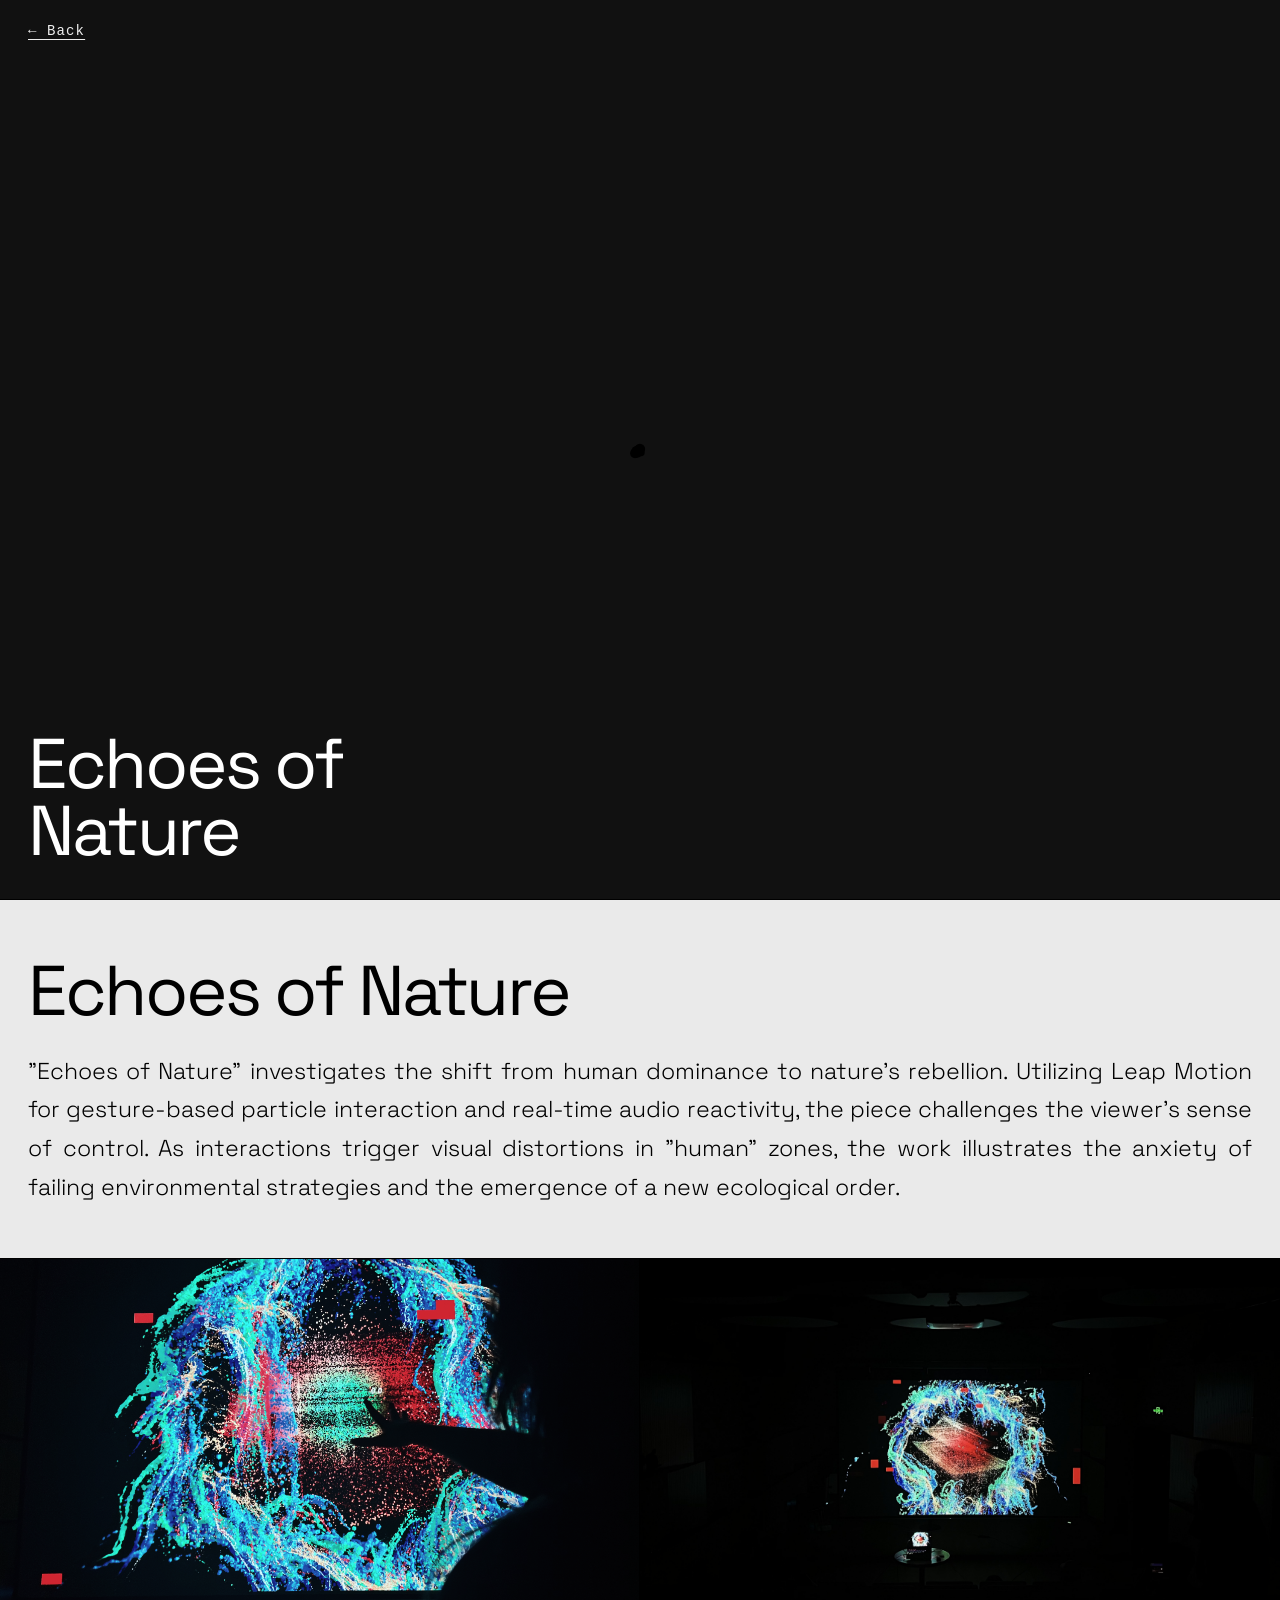
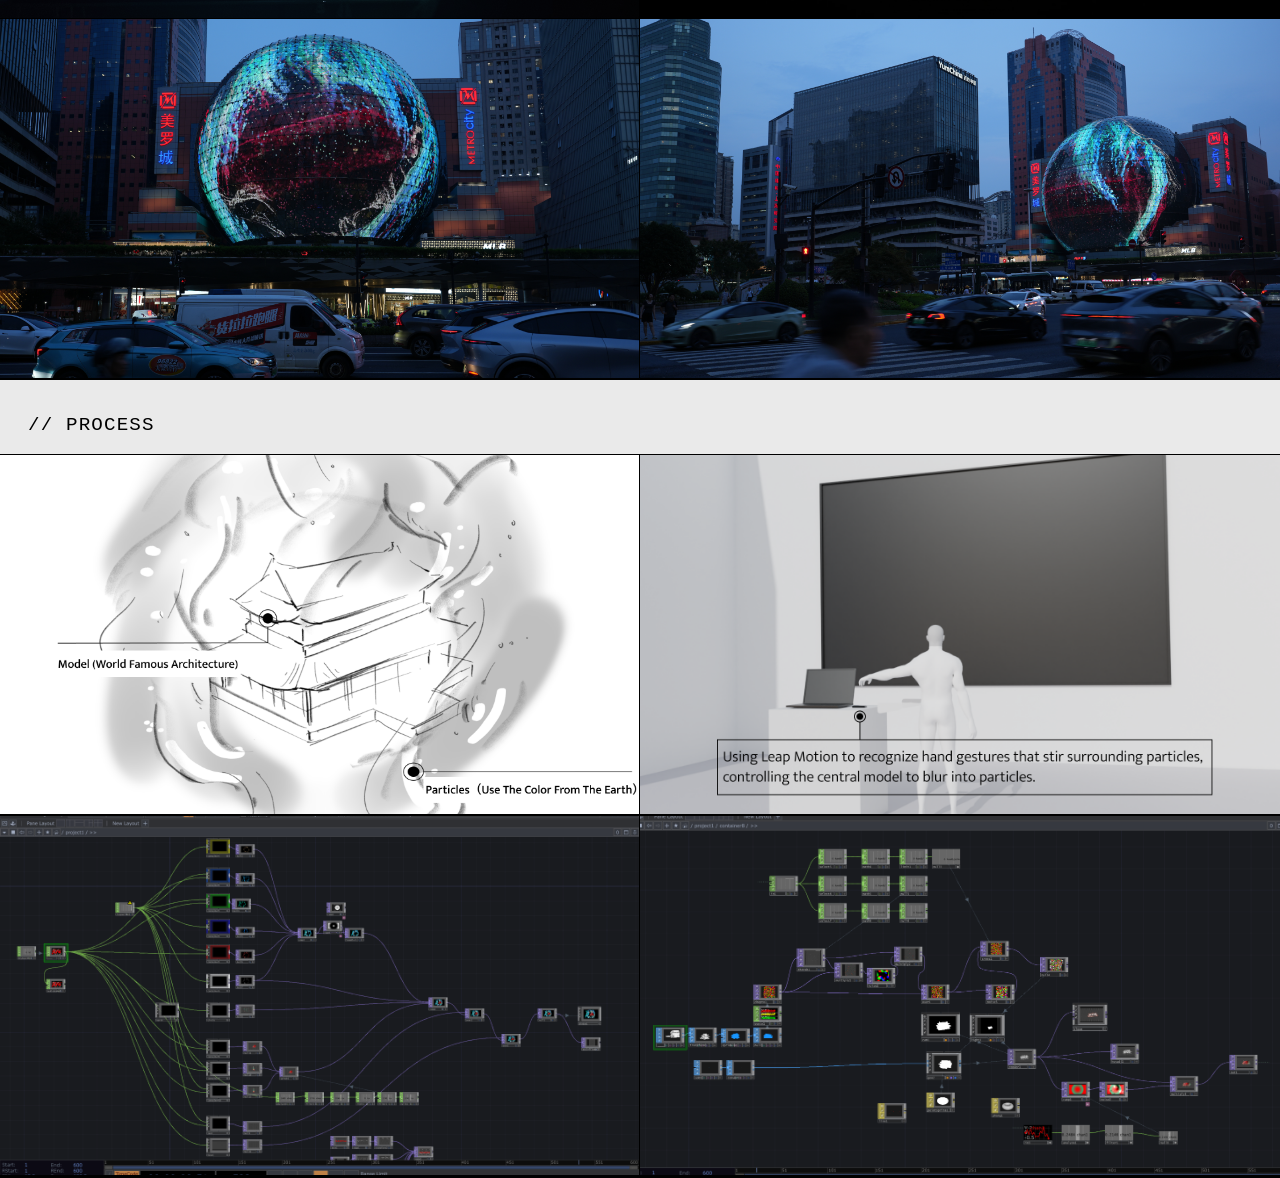
==== echoes-of-nature.html @ 70ae4ef9 "Add files via upload" ====
﻿<!DOCTYPE html>
<html lang="en">
<head>
  <meta charset="UTF-8">
  <meta name="viewport" content="width=device-width, initial-scale=1.0">
  <meta name="referrer" content="strict-origin-when-cross-origin">
  <title>Echoes of Nature - Ziyi Yuan</title>
  <link rel="stylesheet" href="style.css">
</head>
<body>
  <main class="page-layer">
    <a class="detail-back" href="installation-works.html">← Back</a>

    <section class="detail-video">
      <iframe
        src="https://www.youtube.com/embed/vAEdD9HzrGg?autoplay=1&mute=1&loop=1&controls=0&playlist=vAEdD9HzrGg"
        title="Echoes of Nature video"
        allow="autoplay; encrypted-media; picture-in-picture"
        referrerpolicy="strict-origin-when-cross-origin"
        allowfullscreen
      ></iframe>
      <h1 class="detail-video-title">Echoes of<br>Nature</h1>
    </section>

    <section class="detail-desc">
      <h2 class="detail-desc-title">Echoes of Nature</h2>
      <p class="detail-desc-text">
        "Echoes of Nature" investigates the shift from human dominance to nature’s rebellion. Utilizing Leap Motion for gesture-based particle interaction and real-time audio reactivity, the piece challenges the viewer's sense of control. As interactions trigger visual distortions in "human" zones, the work illustrates the anxiety of failing environmental strategies and the emergence of a new ecological order.
      </p>

      <div class="screenshots-grid">
        <img src="assets/images/echoes_of_nature/content_01.png" alt="Echoes of Nature screenshot 1">
        <img src="assets/images/echoes_of_nature/content_02.JPG" alt="Echoes of Nature screenshot 2">
        <img src="assets/images/echoes_of_nature/content_03.png" alt="Echoes of Nature screenshot 3">
        <img src="assets/images/echoes_of_nature/content_04.png" alt="Echoes of Nature screenshot 4">
      </div>
    </section>

    <section class="process-section">
      <p class="process-section-header">// PROCESS</p>

      <div class="process-grid">
        <div class="process-item">
          <img class="process-media" src="assets/images/echoes_of_nature/process_01.png" alt="Echoes of Nature process 1">
        </div>

        <div class="process-item">
          <img class="process-media" src="assets/images/echoes_of_nature/process_02.png" alt="Echoes of Nature process 2">
        </div>

        <div class="process-item">
          <img class="process-media" src="assets/images/echoes_of_nature/process_03.png" alt="Echoes of Nature process 3">
        </div>

        <div class="process-item">
          <img class="process-media" src="assets/images/echoes_of_nature/process_04.png" alt="Echoes of Nature process 4">
        </div>
      </div>
    </section>
  </main>

  <script src="glitch-bg.js"></script>
</body>
</html>
---- style.css ----
﻿@import url('https://fonts.googleapis.com/css2?family=Space+Grotesk:wght@300;400;500&display=swap');

:root {
  --bg: #eaeaea;
  --panel: #d9d9d9;
  --text: #000;
  --accent: #ff0000;
  --border: 1px solid #000;
  --font-main: 'Space Grotesk', sans-serif;
  --font-mono: 'Courier New', monospace;
}

*,
*::before,
*::after {
  box-sizing: border-box;
}

html,
body {
  margin: 0;
  padding: 0;
}

html {
  background: var(--bg);
}

body {
  position: relative;
  min-height: 100vh;
  background: var(--bg);
  color: var(--text);
  font-family: var(--font-main);
  overflow-x: hidden;
  cursor: none !important;
}

a,
button,
img,
iframe,
canvas,
div,
span,
p,
h1,
h2,
h3 {
  cursor: none !important;
}

img {
  display: block;
  width: 100%;
  height: 100%;
  object-fit: cover;
}

a {
  color: inherit;
  text-decoration: none;
}

#glitch-bg {
  z-index: 0 !important;
}

.page-layer {
  position: relative;
  z-index: 2;
}

.landing-body {
  height: 100vh;
  height: 100dvh;
  overflow: hidden;
}

.landing-page {
  height: 100vh;
  height: 100dvh;
}

.portal-grid {
  position: relative;
  display: grid;
  width: 100%;
  height: 100%;
  min-height: 760px;
  grid-template-columns: 37.5fr 12.5fr 37.5fr 6.25fr 6.25fr;
  grid-template-rows: 1fr 1fr;
  background: transparent;
}

.portal-cell {
  position: relative;
  overflow: hidden;
  border-right: var(--border);
  border-bottom: var(--border);
  background: transparent;
}

.portal-index-cell {
  grid-column: 1 / 3;
  grid-row: 1;
}

.portal-installation-image {
  grid-column: 3;
  grid-row: 1;
}

.portal-other-rail {
  grid-column: 4;
  grid-row: 1;
}

.portal-other-image {
  grid-column: 5;
  grid-row: 1;
}

.portal-name-cell {
  grid-column: 1;
  grid-row: 2;
  border-left: var(--border);
}

.portal-about-image {
  grid-column: 2;
  grid-row: 2;
}

.portal-installation-copy {
  grid-column: 3;
  grid-row: 2;
}

.portal-bottom-rail {
  grid-column: 4;
  grid-row: 2;
}

.portal-installation-image img,
.portal-about-image img,
.portal-other-image img {
  object-position: center center;
}

.portal-number {
  position: absolute;
  top: 14px;
  left: 14px;
  z-index: 4;
  font-size: clamp(54px, 6vw, 96px);
  line-height: 1;
  font-weight: 400;
  letter-spacing: -0.05em;
}

.portal-name-wrap {
  position: absolute;
  left: 1.5%;
  top: 37.8%;
  z-index: 5;
  width: 48%;
}

.portal-name {
  margin: 0;
  font-size: clamp(96px, 10.2vw, 188px);
  line-height: 0.84;
  font-weight: 400;
  letter-spacing: -0.075em;
}

.portal-name-note {
  position: absolute;
  right: 0.8%;
  top: 12%;
  margin: 0;
  font-size: clamp(20px, 1.8vw, 32px);
  line-height: 1;
  font-weight: 300;
}

.portal-subtitle {
  position: absolute;
  left: 1.6%;
  bottom: 2.3%;
  z-index: 4;
  margin: 0;
  font-size: clamp(48px, 5.4vw, 108px);
  line-height: 0.9;
  font-weight: 400;
  letter-spacing: -0.055em;
}

.portal-installation-copy {
  display: flex;
  flex-direction: column;
  justify-content: space-between;
  padding: 18px 22px 16px 22px;
}

.portal-inline-link {
  align-self: flex-end;
  display: inline-block;
  width: fit-content;
  margin-top: 2px;
  border-bottom: 1px solid #000;
  font-size: clamp(28px, 2.8vw, 50px);
  line-height: 1;
  font-weight: 400;
}

.portal-skills {
  display: grid;
  justify-items: stretch;
  gap: 6px;
  width: min(100%, 26vw);
  align-self: flex-end;
  text-align: right;
  padding-left: 0;
}

.portal-skill-main {
  width: 100%;
  font-size: clamp(24px, 2.35vw, 40px);
  line-height: 1.04;
  font-weight: 400;
  text-align: right;
}

.portal-skill-pair {
  display: flex;
  flex-direction: column;
  align-items: flex-start;
  align-self: end;
  width: max-content;
  max-width: 100%;
}

.portal-skill-pair .portal-skill-main {
  width: auto;
  text-align: left;
}

.portal-skill-note {
  margin-left: 0;
  text-align: left;
  font-size: clamp(17px, 1.5vw, 24px) !important;
  line-height: 1.08 !important;
}

.portal-vertical-link {
  display: inline-block;
  writing-mode: vertical-rl;
  text-orientation: mixed;
  white-space: nowrap;
  font-size: clamp(28px, 2.8vw, 50px);
  line-height: 1;
  font-weight: 400;
  text-decoration: underline;
  text-decoration-thickness: 1px;
  text-underline-offset: 6px;
}

.portal-other-rail {
  display: flex;
  align-items: flex-start;
  justify-content: flex-end;
  padding-top: 10px;
  padding-right: 2px;
}

.portal-about-divider {
  position: absolute;
  left: calc(50% + 10px);
  top: 50.1%;
  width: 48px;
  height: 230px;
  display: flex;
  align-items: flex-start;
  justify-content: center;
  z-index: 5;
}

.simple-page,
.works-page {
  min-height: 100vh;
  min-height: 100dvh;
}

.section-label {
  position: absolute;
  right: 9.5%;
  bottom: 22px;
  font-size: clamp(20px, 1.8vw, 25px);
  line-height: 1;
  font-weight: 300;
}

.about-page {
  position: relative;
  min-height: 100vh;
  min-height: 100dvh;
}

.about-page-copy {
  width: min(63.82vw, 919px);
  margin: 0 auto;
  padding-top: 34vh;
  font-size: clamp(16px, 1.32vw, 19px);
  line-height: 1.24;
  font-weight: 300;
  letter-spacing: -0.01em;
}

.about-page-copy p {
  margin: 0 0 1.35em;
}

.about-page .section-label {
  right: min(11.6vw, 167px);
  bottom: 28px;
}

.works-board-section {
  position: relative;
  padding: 32px 48px 56px;
}

.works-board {
  display: grid;
  grid-template-columns: 1fr 1.16fr 2.38fr;
  grid-template-rows: 102px 1fr 1.42fr;
  min-height: 800px;
  border: var(--border);
  background: transparent;
}

.works-board-header,
.works-board-title,
.works-board-header-fill,
.board-card {
  position: relative;
  overflow: hidden;
  border-right: var(--border);
  border-bottom: var(--border);
}

.works-board-header {
  grid-column: 1;
  grid-row: 1;
}

.works-board-title {
  grid-column: 2;
  grid-row: 1;
  display: flex;
  align-items: flex-end;
  padding: 0 14px 8px;
  font-size: clamp(24px, 2vw, 34px);
  line-height: 1;
  font-weight: 300;
}

.works-board-header-fill {
  grid-column: 3;
  grid-row: 1;
  border-right: none;
}

.board-card-large {
  grid-column: 1 / 3;
  grid-row: 2;
}

.board-card:nth-of-type(2) {
  grid-column: 3;
  grid-row: 2;
  border-right: none;
}

.board-card:nth-of-type(3) {
  grid-column: 1;
  grid-row: 3;
}

.board-card-wide {
  grid-column: 2 / 4;
  grid-row: 3;
  border-right: none;
}

.board-card img {
  transition: transform 0.35s ease;
}

.board-card:hover img,
.portal-installation-image:hover img,
.portal-about-image:hover img,
.portal-other-image:hover img {
  transform: scale(1.025);
}

.board-card-label {
  position: absolute;
  left: 14px;
  right: 14px;
  bottom: 12px;
  font-size: clamp(18px, 1.8vw, 26px);
  line-height: 1.15;
  font-weight: 300;
  z-index: 2;
}

.board-card::after {
  content: "";
  position: absolute;
  inset: auto 0 0;
  height: 104px;
  background: linear-gradient(to top, rgba(234, 234, 234, 0.92), rgba(234, 234, 234, 0));
  z-index: 1;
}

.board-card-image::after {
  content: "";
  position: absolute;
  inset: auto 0 0;
  height: 104px;
  background: linear-gradient(to top, rgba(234, 234, 234, 0.92), rgba(234, 234, 234, 0));
  z-index: 1;
}

.board-card-title-tile {
  display: flex;
  align-items: flex-end;
  justify-content: flex-start;
  min-height: 220px;
  background: transparent;
}

.board-card-title-tile::after {
  display: none;
}

.board-card-title-label {
  padding: 14px 16px;
  font-size: clamp(20px, 1.8vw, 28px);
  line-height: 1.1;
  font-weight: 300;
}

a.board-card-title-tile .board-card-title-label {
  text-decoration: underline;
  text-decoration-thickness: 1px;
  text-underline-offset: 4px;
}

.works-board-installation {
  grid-template-columns: 1.3fr 1.3fr 1fr;
  grid-template-rows: 102px repeat(4, minmax(200px, 1fr));
}

.works-board-installation .board-card-installation-wide {
  grid-column: 1 / 3;
}

.works-board-installation .board-card-installation-feature {
  grid-column: 1 / 3;
  grid-row: 3;
}

.works-board-installation .board-card-installation-feature-title {
  grid-column: 3;
  grid-row: 3;
  border-right: none;
}

.works-board-installation .board-card:nth-child(5) {
  grid-column: 3;
  grid-row: 2;
  border-right: none;
}

.works-board-installation .board-card:nth-child(8) {
  grid-column: 1;
  grid-row: 4;
}

.works-board-installation .board-card:nth-child(9) {
  grid-column: 2 / 4;
  grid-row: 4;
  border-right: none;
}

.works-board-installation .board-card:nth-child(10) {
  grid-column: 1 / 3;
  grid-row: 5;
}

.works-board-installation .board-card:nth-child(11) {
  grid-column: 3;
  grid-row: 5;
  border-right: none;
}

.works-board-other {
  grid-template-columns: 1.3fr 1.3fr 1fr;
  grid-template-rows: 102px repeat(4, minmax(200px, 1fr));
}

.works-board-other .board-card-other-wide {
  grid-column: 1 / 3;
}

.works-board-other .board-card:nth-child(5) {
  grid-column: 3;
  grid-row: 2;
  border-right: none;
}

.works-board-other .board-card:nth-child(6) {
  grid-column: 1 / 3;
  grid-row: 3;
}

.works-board-other .board-card:nth-child(7) {
  grid-column: 3;
  grid-row: 3;
  border-right: none;
}

.works-board-other .board-card:nth-child(8) {
  grid-column: 1 / 3;
  grid-row: 4;
}

.works-board-other .board-card:nth-child(9) {
  grid-column: 3;
  grid-row: 4;
  border-right: none;
}

.works-board-other .board-card:nth-child(10) {
  grid-column: 1 / 3;
  grid-row: 5;
}

.works-board-other .board-card:nth-child(11) {
  grid-column: 3;
  grid-row: 5;
  border-right: none;
}

.detail-back {
  position: fixed;
  top: 18px;
  left: 18px;
  z-index: 10;
  padding: 6px 10px;
  color: #fff;
  mix-blend-mode: difference;
  font-size: 14px;
  line-height: 1;
  font-weight: 400;
  letter-spacing: 0.08em;
  font-family: var(--font-mono);
  text-decoration: underline;
  text-underline-offset: 4px;
}

.detail-back-dark {
  color: #000;
  mix-blend-mode: normal;
}

.detail-video {
  position: relative;
  width: 100%;
  height: 100vh;
  height: 100dvh;
  overflow: hidden;
  background: #111;
  border-bottom: var(--border);
}

.detail-video iframe,
.detail-video-placeholder {
  position: absolute;
  inset: 0;
  width: 100%;
  height: 100%;
}

.detail-video iframe {
  border: 0;
  pointer-events: none;
}

.detail-video-placeholder {
  display: flex;
  align-items: center;
  justify-content: center;
  background: #111;
  color: #5f5f5f;
  font-family: var(--font-mono);
  font-size: 14px;
  letter-spacing: 0.08em;
}

.detail-video-title {
  position: absolute;
  left: 28px;
  right: 28px;
  bottom: 34px;
  margin: 0;
  color: #fff;
  font-size: clamp(46px, 5.5vw, 80px);
  line-height: 0.95;
  font-weight: 400;
  letter-spacing: -0.04em;
  z-index: 2;
}

.detail-desc {
  border-bottom: var(--border);
  padding: 58px 0 0;
}

.detail-desc-title {
  margin: 0 0 26px;
  padding: 0 28px;
  width: 100%;
  font-size: clamp(46px, 5.5vw, 80px);
  line-height: 0.96;
  font-weight: 400;
  letter-spacing: -0.04em;
}

.detail-desc-text {
  width: 100%;
  margin: 0;
  padding: 0 28px 52px;
  border-bottom: var(--border);
  font-size: clamp(18px, 1.8vw, 25px);
  line-height: 1.68;
  font-weight: 300;
  text-align: justify;
}

.nexus-detail-desc {
  border-bottom: none;
}

.nexus-detail-desc .detail-desc-text {
  border-bottom: none;
}

.nexus-process-copy {
  border-bottom: none;
  padding-top: 40px;
}

.nexus-process-copy .detail-desc-text {
  border-bottom: none;
}

.nexus-process-section {
  border-top: none;
}

.nexus-process-section .process-section-header {
  border-top: none;
}

.nexus-process-grid {
  grid-template-columns: repeat(3, minmax(0, 1fr));
}

.nexus-process-grid .process-item:nth-child(2n) {
  border-right: var(--border);
}

.nexus-process-grid .process-item:nth-child(3n) {
  border-right: none;
}

.identity-process-grid {
  grid-template-columns: repeat(2, minmax(0, 1fr));
}

.identity-process-grid .identity-process-image .process-media {
  aspect-ratio: auto;
  height: auto;
  object-fit: contain;
  border-bottom: none;
}

.identity-process-grid .identity-process-copy {
  border-right: none;
}

.identity-process-grid .identity-process-copy .process-caption {
  height: 100%;
  border-bottom: none;
}

.screenshots-grid {
  display: grid;
  grid-template-columns: repeat(2, minmax(0, 1fr));
}

.screenshots-grid.three-up {
  grid-template-columns: repeat(3, minmax(0, 1fr));
}

.screenshots-grid > * {
  border-right: var(--border);
  border-bottom: var(--border);
}

.screenshots-grid > *:nth-child(2n) {
  border-right: none;
}

.screenshots-grid.three-up > *:nth-child(2n) {
  border-right: var(--border);
}

.screenshots-grid.three-up > *:nth-child(3n) {
  border-right: none;
}

.screenshots-grid img,
.process-media,
.process-placeholder {
  width: 100%;
  aspect-ratio: 16 / 9;
  object-fit: cover;
}

.content-card {
  margin: 0;
  display: flex;
  flex-direction: column;
  background: var(--bg);
}

.content-card img {
  border-bottom: var(--border);
}

.content-card-copy {
  padding: 20px 28px 24px;
  font-size: clamp(15px, 1.4vw, 20px);
  line-height: 1.58;
  font-weight: 300;
}

.process-section {
  border-bottom: var(--border);
}

.process-section-header {
  margin: 0;
  padding: 36px 28px 18px;
  border-bottom: var(--border);
  font-family: var(--font-mono);
  font-size: clamp(16px, 1.5vw, 22px);
  line-height: 1;
  font-weight: 400;
  letter-spacing: 0.06em;
}

.process-grid {
  display: grid;
  grid-template-columns: repeat(2, minmax(0, 1fr));
}

.process-item {
  display: flex;
  flex-direction: column;
  border-right: var(--border);
  border-bottom: var(--border);
}

.process-item:nth-child(2n) {
  border-right: none;
}

.process-media,
.process-placeholder {
  border-bottom: var(--border);
}

.process-placeholder {
  display: flex;
  align-items: center;
  justify-content: center;
  background: #d4d4d4;
  color: #555;
  font-family: var(--font-mono);
  font-size: 13px;
  letter-spacing: 0.06em;
}

.process-caption {
  padding: 24px 28px;
  background: var(--bg);
  font-size: clamp(15px, 1.4vw, 20px);
  line-height: 1.58;
  font-weight: 300;
  flex: 1;
}

.physical-exam-process .process-section-header {
  padding: 36px 0 18px;
}

.physical-exam-process .process-caption {
  padding: 24px 32px;
}

.portal-inline-link:hover,
.portal-vertical-link:hover,
.detail-back:hover {
  color: var(--accent);
}

a.board-card-title-tile:hover,
a.board-card-title-tile:hover .board-card-title-label {
  color: var(--accent);
}

@media (max-width: 1260px) {
  .portal-name {
    font-size: clamp(84px, 9vw, 152px);
  }

  .portal-subtitle {
    font-size: clamp(44px, 4.8vw, 84px);
  }

  .portal-skill-main {
    font-size: clamp(22px, 2.1vw, 34px);
  }

  .portal-inline-link,
  .portal-vertical-link {
    font-size: clamp(24px, 2.4vw, 40px);
  }
}

@media (max-width: 1100px) {
  .landing-body {
    overflow-y: auto;
    height: auto;
  }

  .landing-page {
    height: auto;
    min-height: 100vh;
  }

  .portal-grid {
    min-height: auto;
    height: auto;
    grid-template-columns: 1fr 1fr;
    grid-template-rows: 120px minmax(280px, 48vh) auto minmax(240px, 34vh) auto 220px;
  }

  .portal-index-cell {
    grid-column: 1;
    grid-row: 1;
  }

  .portal-installation-image {
    grid-column: 2;
    grid-row: 1 / 3;
    border-right: none;
  }

  .portal-other-rail,
  .portal-bottom-rail {
    display: none;
  }

  .portal-other-image {
    grid-column: 2;
    grid-row: 6;
    border-right: none;
  }

  .portal-name-cell {
    grid-column: 1 / 3;
    grid-row: 3;
    border-left: none;
    border-right: none;
  }

  .portal-about-image {
    grid-column: 1;
    grid-row: 4 / 6;
  }

  .portal-installation-copy {
    grid-column: 2;
    grid-row: 4 / 6;
    border-right: none;
    padding: 20px 18px 18px;
  }

  .portal-number,
  .portal-name-wrap,
  .portal-subtitle,
  .portal-about-divider {
    position: static;
  }

  .portal-number {
    padding: 14px 0 0 14px;
  }

  .portal-name-wrap {
    width: auto;
    padding: 24px 18px 0;
  }

  .portal-name-note {
    position: static;
    margin: 12px 0 0;
  }

  .portal-subtitle {
    padding: 0 18px 22px;
  }

  .portal-about-divider {
    display: none;
  }

  .portal-inline-link {
    align-self: flex-start;
  }

  .portal-skills {
    justify-items: start;
    width: 100%;
    text-align: left;
    gap: 10px;
  }

  .portal-skill-main {
    font-size: clamp(22px, 2vw, 32px);
    text-align: left;
  }

  .portal-skill-note {
    margin-left: 0;
  }

  .portal-skill-pair {
    width: 100%;
    align-self: stretch;
  }

  .portal-vertical-link {
    writing-mode: horizontal-tb;
  }

  .works-board-section {
    padding: 24px 20px 48px;
  }

  .works-board {
    grid-template-columns: 1fr 1fr;
    grid-template-rows: 84px repeat(3, minmax(220px, auto));
    min-height: 0;
  }

  .works-board-title {
    grid-column: 2;
  }

  .works-board-header-fill {
    display: none;
  }

  .board-card-large {
    grid-column: 1 / 3;
    grid-row: 2;
    border-right: none;
  }

  .board-card:nth-of-type(2) {
    grid-column: 1;
    grid-row: 3;
  }

  .board-card:nth-of-type(3) {
    grid-column: 2;
    grid-row: 3;
    border-right: none;
  }

  .board-card-wide {
    grid-column: 1 / 3;
    grid-row: 4;
    border-right: none;
  }

  .works-board-installation {
    grid-template-columns: 1fr 1fr;
    grid-template-rows: 84px repeat(8, minmax(180px, auto));
  }

  .works-board-installation .works-board-title {
    grid-column: 2;
  }

  .works-board-installation .board-card-installation-wide,
  .works-board-installation .board-card-installation-feature {
    grid-column: 1 / 3;
    border-right: none;
  }

  .works-board-installation .board-card-installation-feature-title,
  .works-board-installation .board-card:nth-child(5),
  .works-board-installation .board-card:nth-child(8),
  .works-board-installation .board-card:nth-child(9),
  .works-board-installation .board-card:nth-child(10),
  .works-board-installation .board-card:nth-child(11) {
    grid-column: 1 / 3;
    border-right: none;
  }

  .works-board-installation .board-card:nth-child(5) { grid-row: 2; }
  .works-board-installation .board-card-installation-feature { grid-row: 3; }
  .works-board-installation .board-card-installation-feature-title { grid-row: 4; }
  .works-board-installation .board-card:nth-child(8) { grid-row: 5; }
  .works-board-installation .board-card:nth-child(9) { grid-row: 6; }
  .works-board-installation .board-card:nth-child(10) { grid-row: 7; }
  .works-board-installation .board-card:nth-child(11) { grid-row: 8; }

  .works-board-other {
    grid-template-columns: 1fr 1fr;
    grid-template-rows: 84px repeat(8, minmax(180px, auto));
  }

  .works-board-other .works-board-title {
    grid-column: 2;
  }

  .works-board-other .board-card-other-wide,
  .works-board-other .board-card:nth-child(5),
  .works-board-other .board-card:nth-child(6),
  .works-board-other .board-card:nth-child(7),
  .works-board-other .board-card:nth-child(8),
  .works-board-other .board-card:nth-child(9),
  .works-board-other .board-card:nth-child(10),
  .works-board-other .board-card:nth-child(11) {
    grid-column: 1 / 3;
    border-right: none;
  }

  .works-board-other .board-card:nth-child(5) { grid-row: 2; }
  .works-board-other .board-card:nth-child(6) { grid-row: 3; }
  .works-board-other .board-card:nth-child(7) { grid-row: 4; }
  .works-board-other .board-card:nth-child(8) { grid-row: 5; }
  .works-board-other .board-card:nth-child(9) { grid-row: 6; }
  .works-board-other .board-card:nth-child(10) { grid-row: 7; }
  .works-board-other .board-card:nth-child(11) { grid-row: 8; }
}

@media (max-width: 720px) {
  .portal-grid {
    grid-template-columns: 1fr;
    grid-template-rows: auto 32vh auto 28vh auto;
  }

  .portal-index-cell,
  .portal-installation-image,
  .portal-name-cell,
  .portal-about-image,
  .portal-installation-copy,
  .portal-other-image {
    grid-column: 1;
    border-right: none;
  }

  .portal-index-cell {
    grid-row: 1;
    min-height: 110px;
  }

  .portal-installation-image {
    grid-row: 2;
  }

  .portal-name-cell {
    grid-row: 3;
    border-left: none;
  }

  .portal-about-image {
    grid-row: 4;
  }

  .portal-installation-copy {
    grid-row: 5;
    padding: 20px 16px 28px;
  }

  .portal-other-image,
  .portal-other-rail,
  .portal-bottom-rail {
    display: none;
  }

  .portal-number {
    position: absolute;
    padding: 0;
    top: 14px;
    left: 14px;
    font-size: clamp(48px, 16vw, 82px);
  }

  .portal-name-wrap {
    padding: 18px 16px 0;
  }

  .portal-name {
    font-size: clamp(68px, 18vw, 112px);
  }

  .portal-subtitle {
    padding: 0 16px 18px;
    font-size: clamp(42px, 11vw, 72px);
  }

  .portal-inline-link,
  .portal-vertical-link {
    font-size: clamp(24px, 6vw, 34px);
  }

  .portal-skill-main {
    font-size: clamp(18px, 6vw, 28px);
  }

  .portal-skill-note {
    font-size: clamp(16px, 5vw, 22px) !important;
  }

  .about-page-copy {
    width: min(calc(100% - 48px), 560px);
    margin: 0 auto;
    padding: 22vh 0 120px;
    font-size: clamp(15px, 3.8vw, 19px);
    line-height: 1.22;
  }

  .section-label {
    right: 24px;
  }

  .detail-desc {
    padding: 46px 0 0;
  }

  .detail-desc-title {
    padding: 0 16px;
  }

  .detail-desc-text {
    padding: 0 16px 38px;
  }

  .detail-video-title {
    left: 16px;
    right: 16px;
  }

  .process-section-header {
    padding: 28px 16px 16px;
  }

  .process-caption {
    padding: 20px 16px;
  }

  .content-card-copy {
    padding: 18px 16px 20px;
  }

  .physical-exam-process .process-section-header {
    padding: 28px 0 16px;
  }

  .physical-exam-process .process-caption {
    padding: 20px 16px;
  }

  .detail-video-title,
  .detail-desc-title {
    font-size: clamp(38px, 11vw, 58px);
  }

  .screenshots-grid,
  .process-grid {
    grid-template-columns: 1fr;
  }

  .screenshots-grid > *,
  .process-item {
    border-right: none;
  }

}
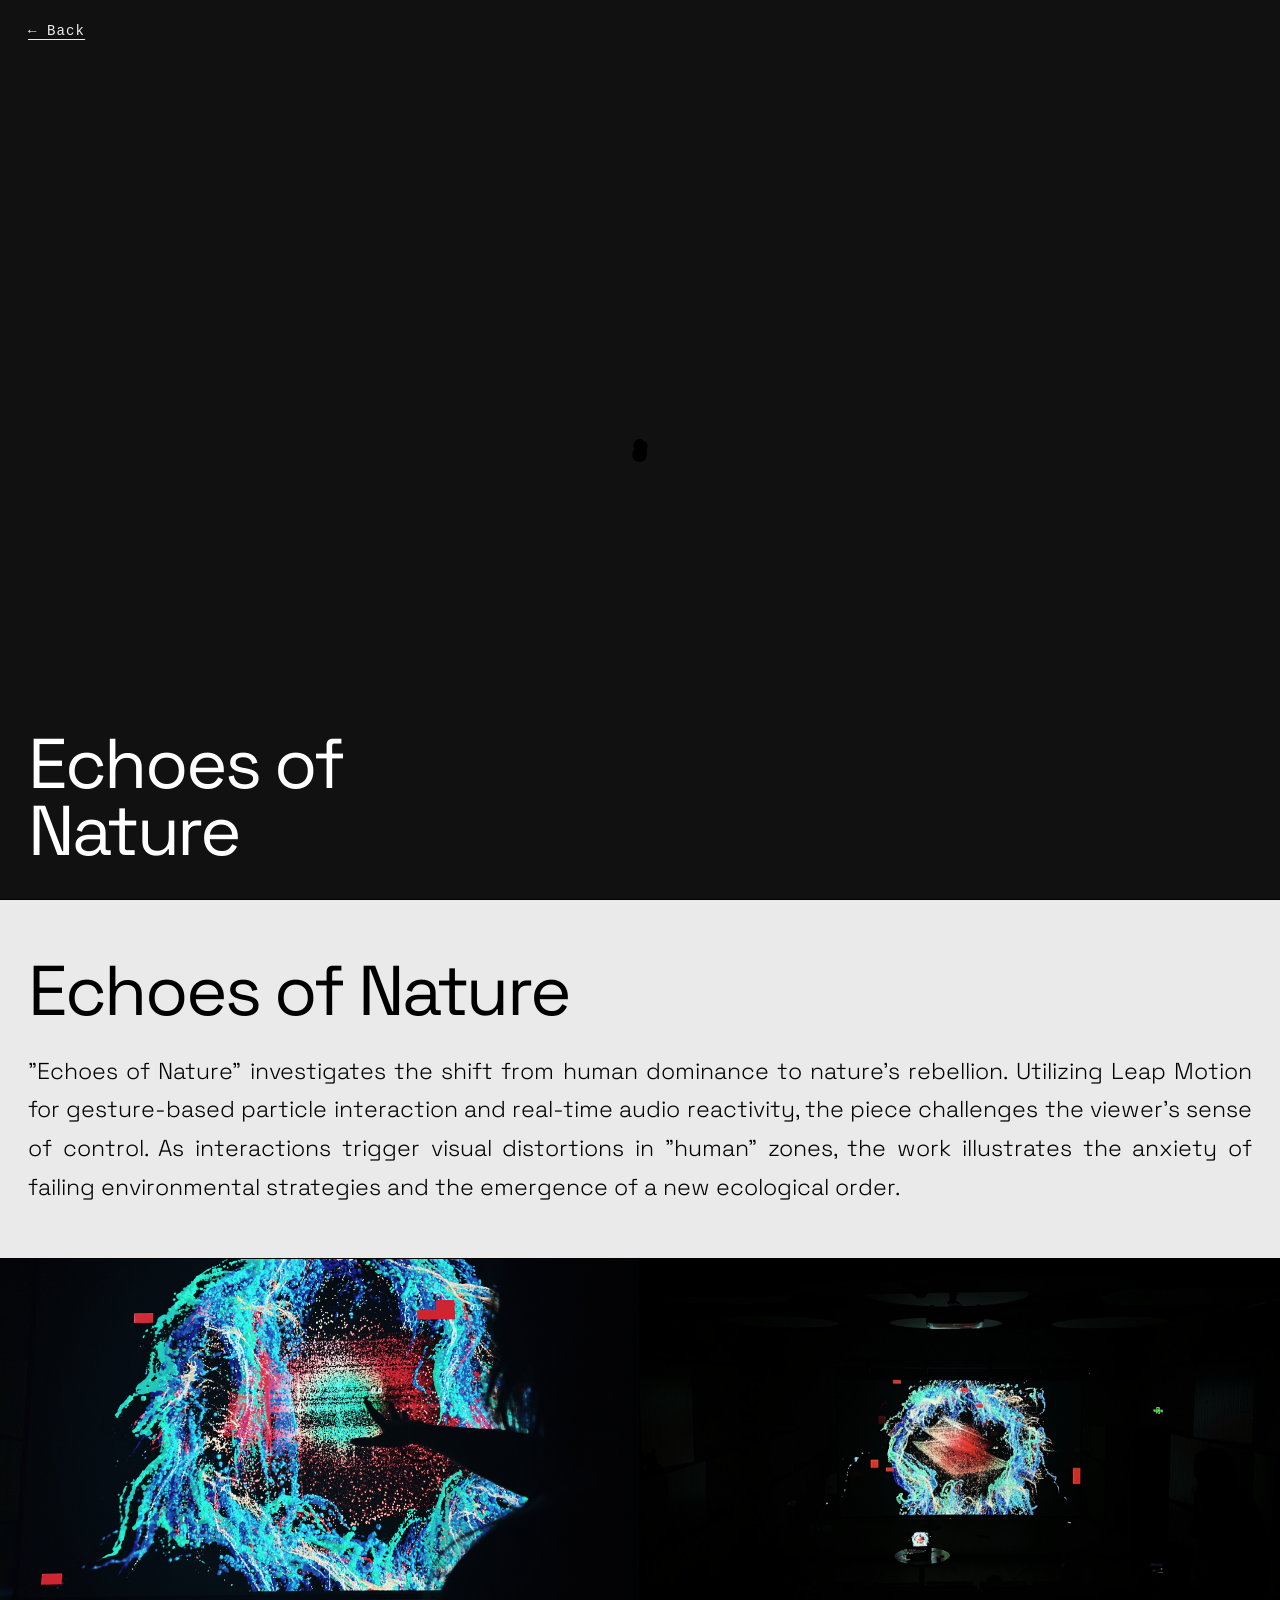
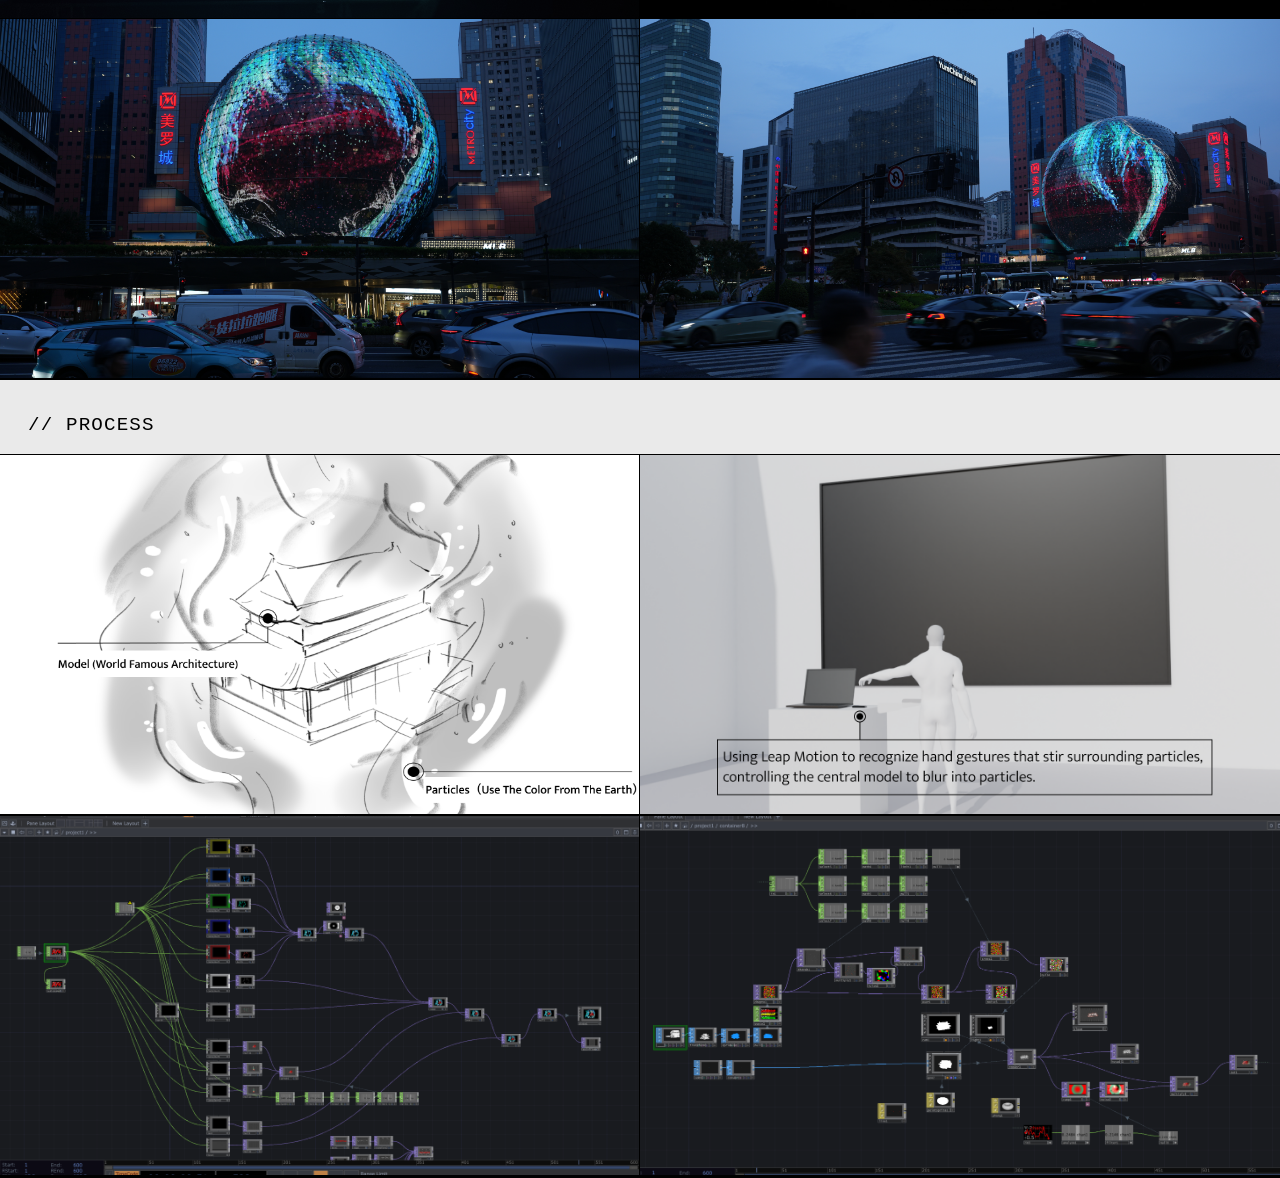
==== commit 184f841d: "Add files via upload" ====
--- a/echoes-of-nature.html
+++ b/echoes-of-nature.html
@@ -12,6 +12,7 @@
     <a class="detail-back" href="installation-works.html">← Back</a>
 
     <section class="detail-video">
+      <a class="detail-video-link" href="https://youtu.be/vAEdD9HzrGg" target="_blank" rel="noopener noreferrer" aria-label="Open Echoes of Nature video on YouTube"></a>
       <iframe
         src="https://www.youtube.com/embed/vAEdD9HzrGg?autoplay=1&mute=1&loop=1&controls=0&playlist=vAEdD9HzrGg"
         title="Echoes of Nature video"
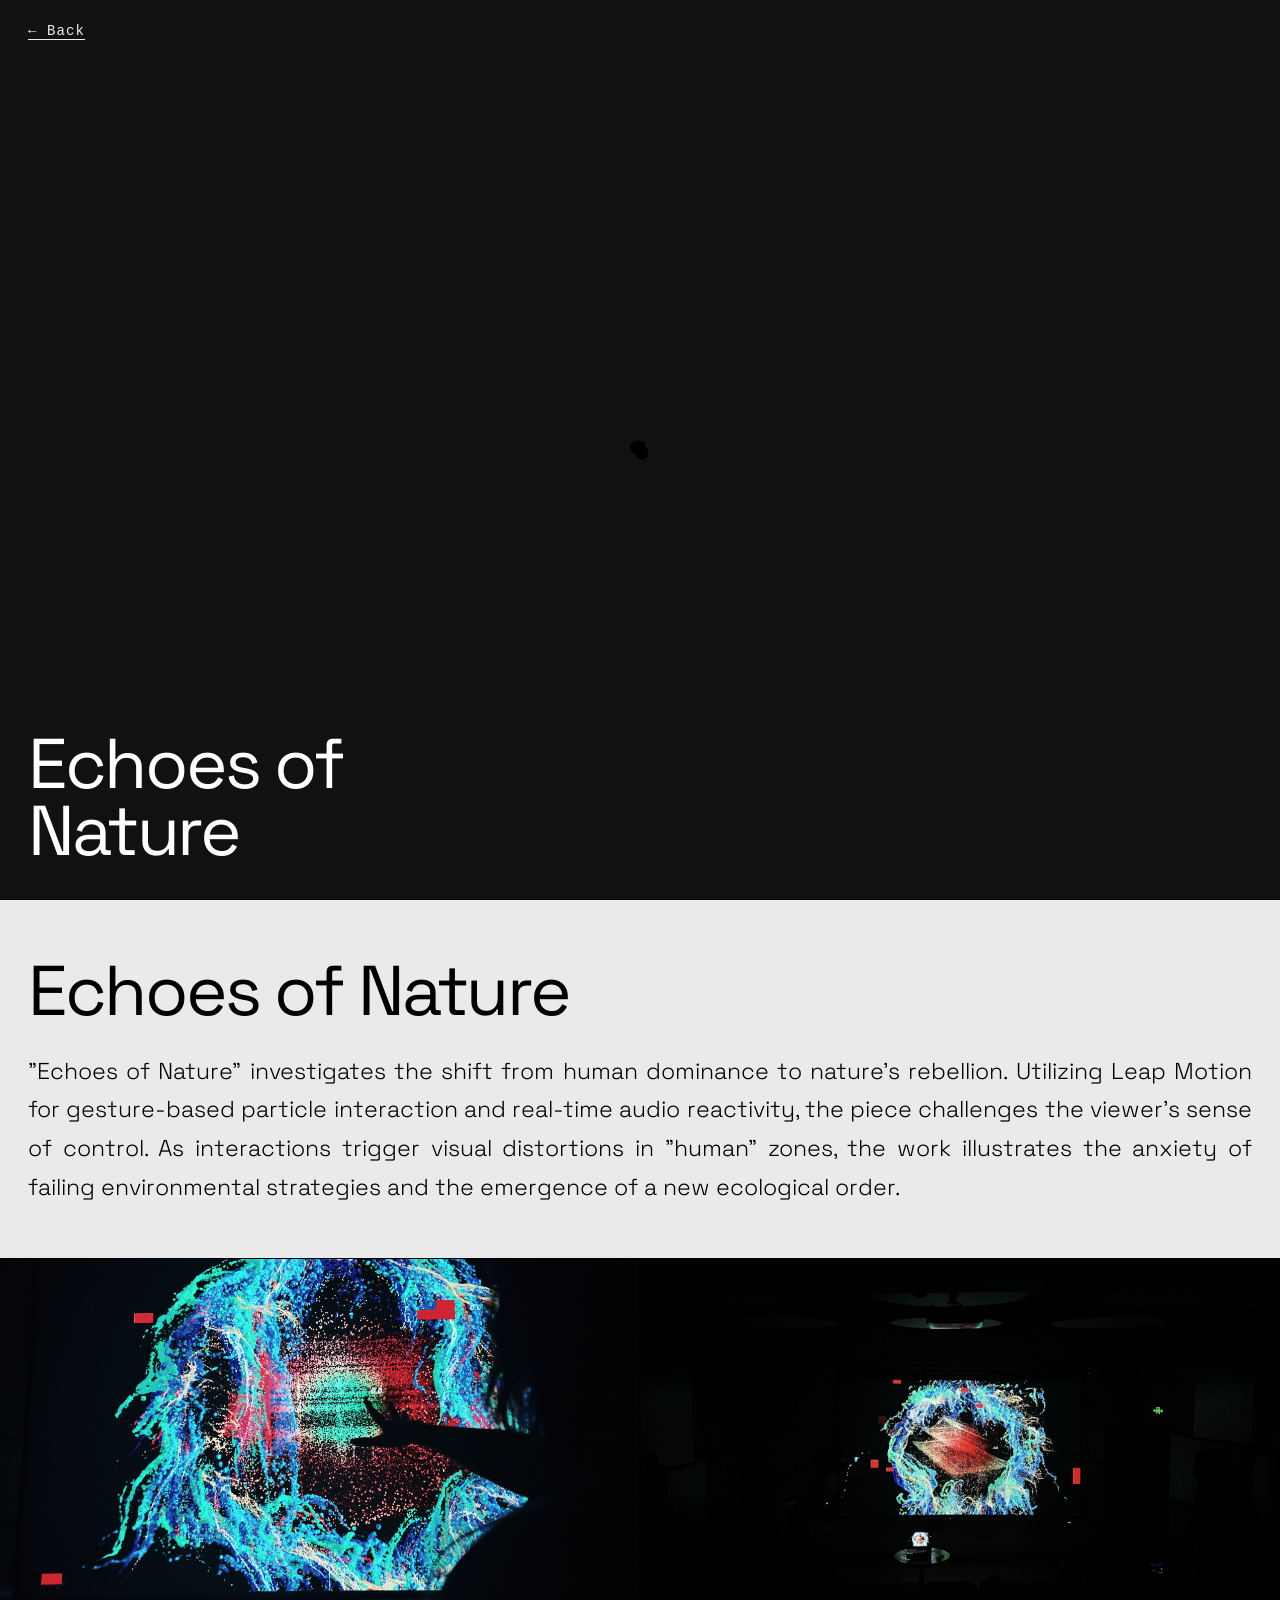
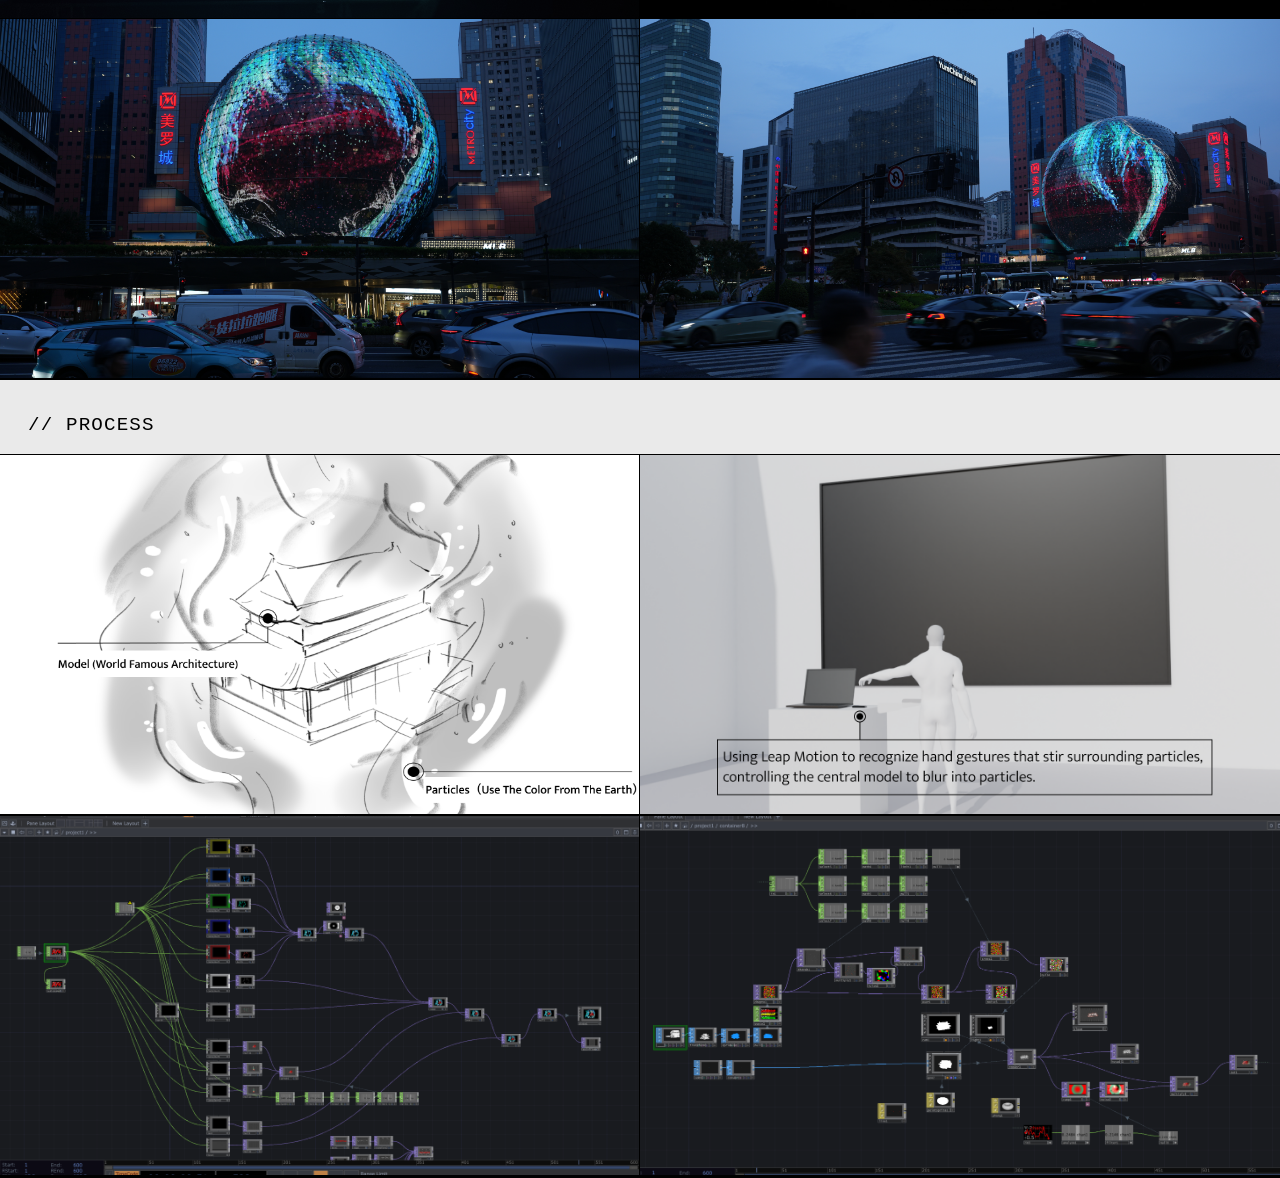
==== commit c685a791: "Update echoes-of-nature.html" ====
--- a/echoes-of-nature.html
+++ b/echoes-of-nature.html
@@ -1,4 +1,4 @@
-﻿<!DOCTYPE html>
+<!DOCTYPE html>
 <html lang="en">
 <head>
   <meta charset="UTF-8">
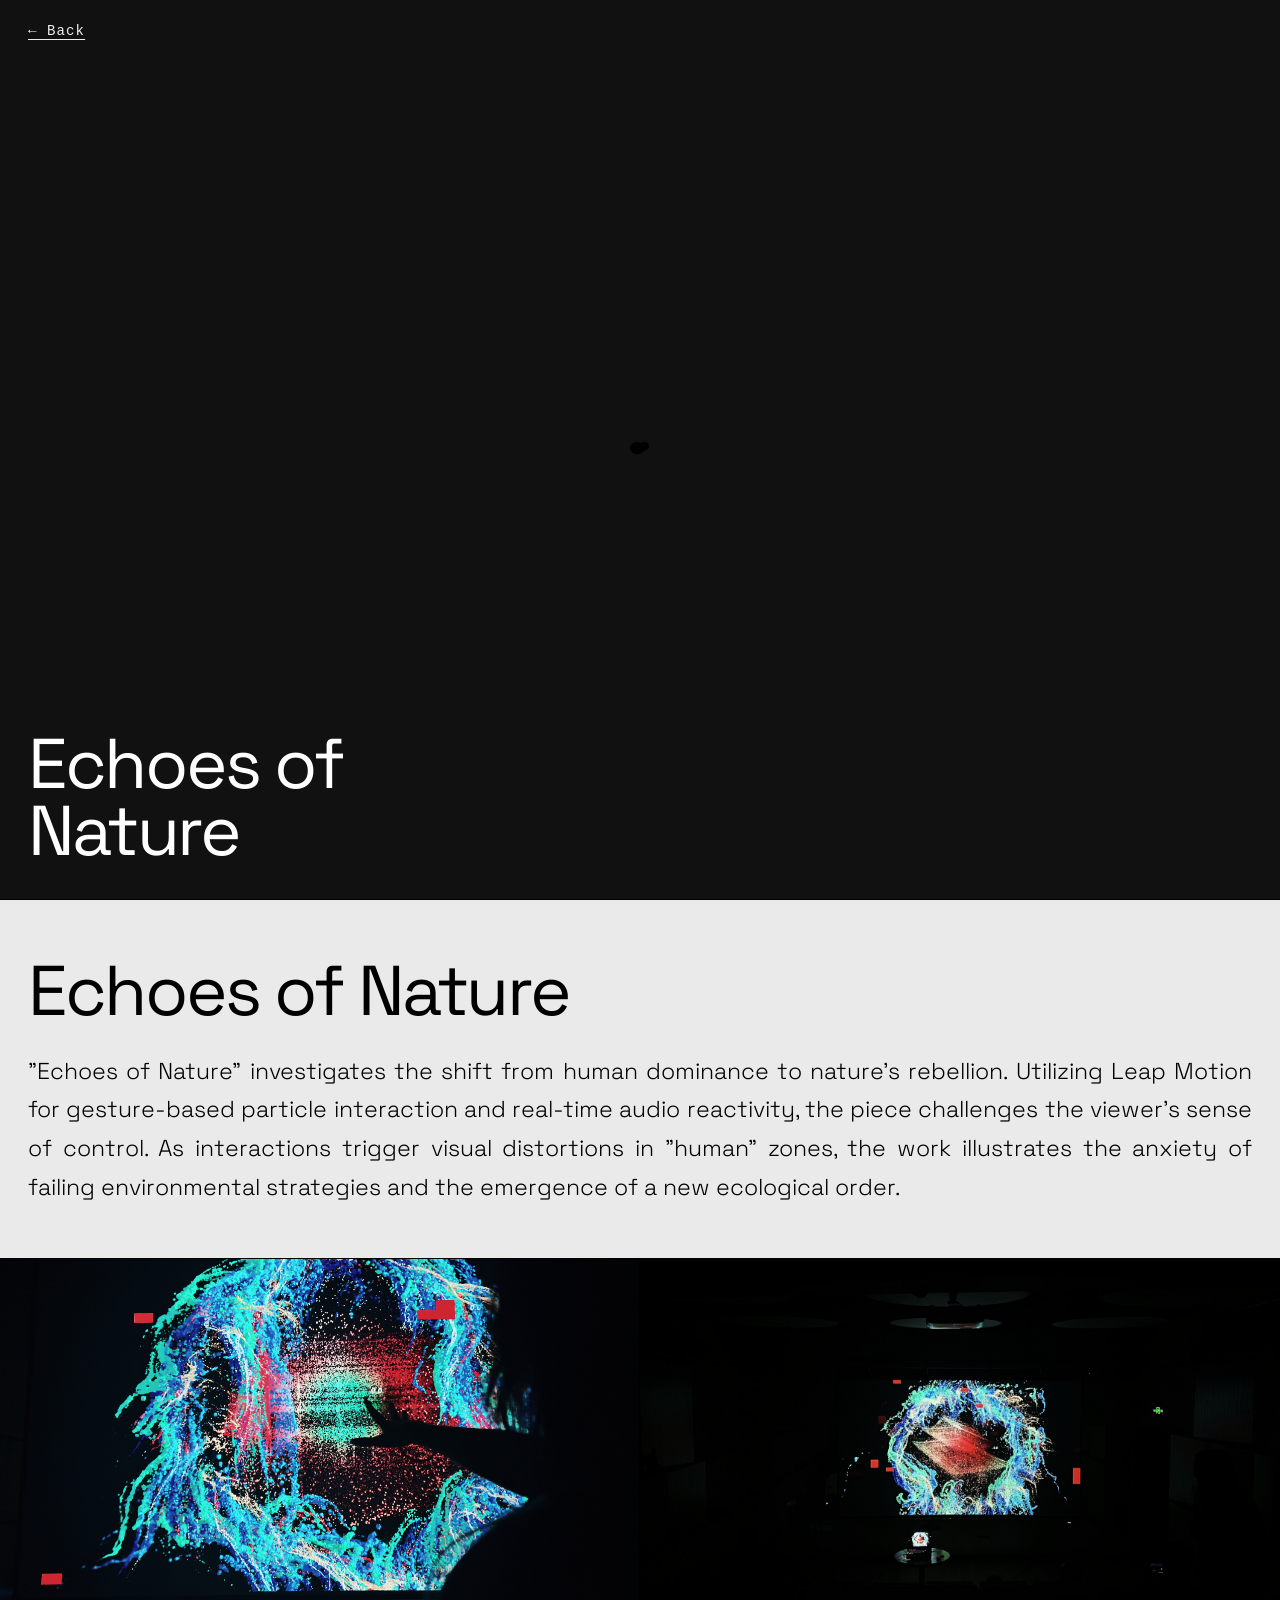
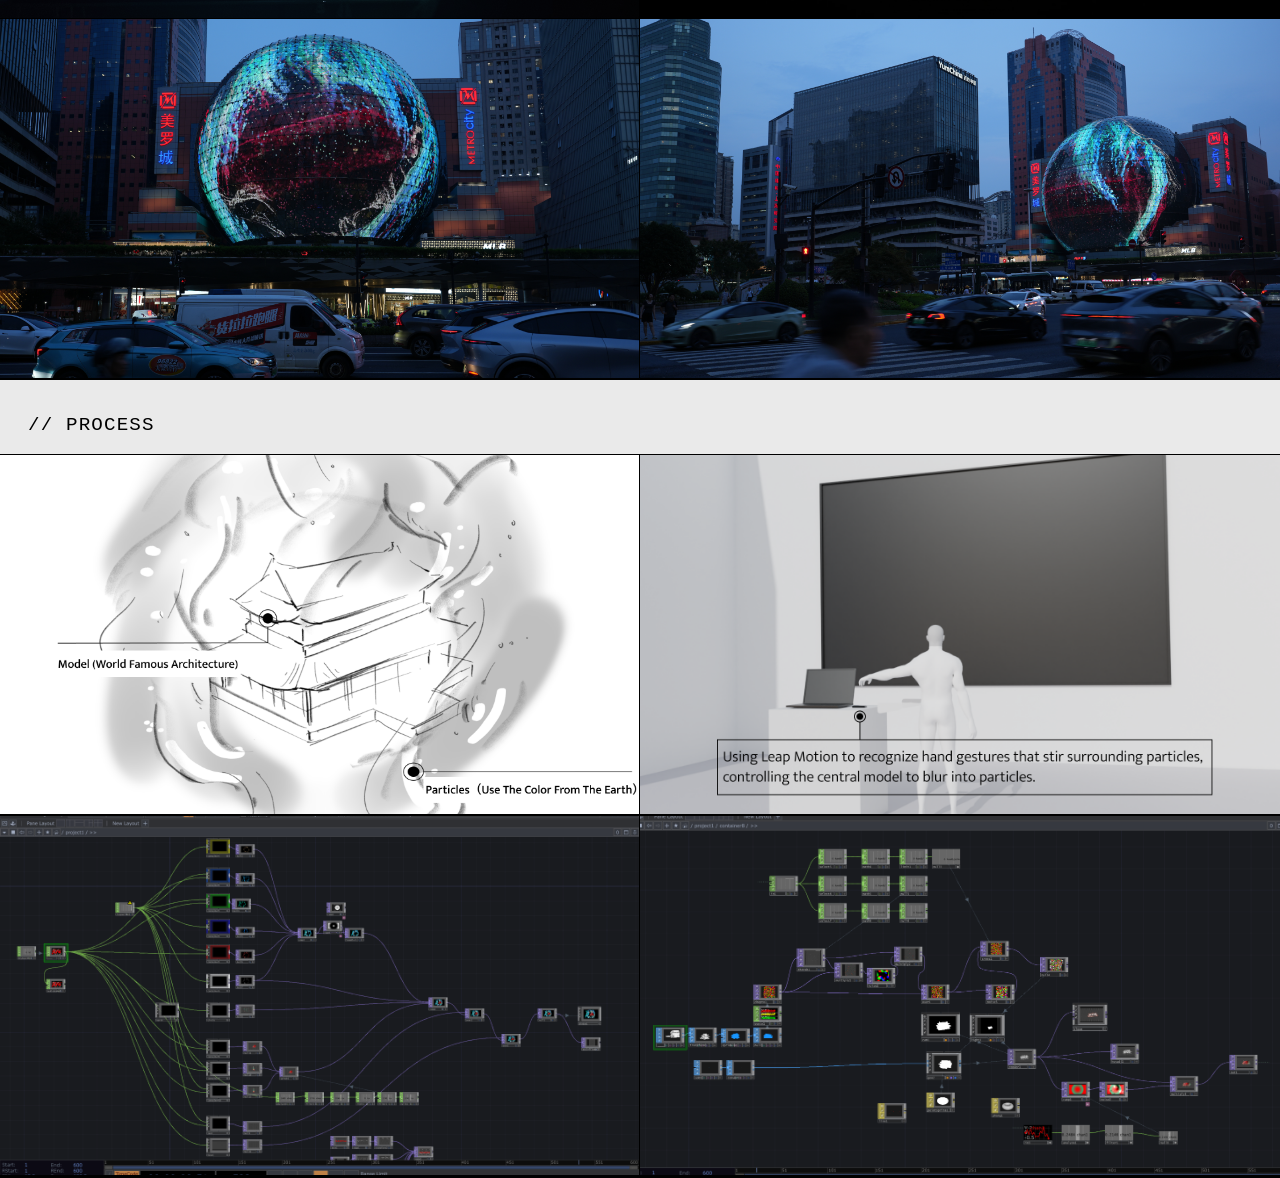
==== commit de8a5c9c: "Add files via upload" ====
--- a/echoes-of-nature.html
+++ b/echoes-of-nature.html
@@ -1,4 +1,4 @@
-<!DOCTYPE html>
+﻿<!DOCTYPE html>
 <html lang="en">
 <head>
   <meta charset="UTF-8">
@@ -20,11 +20,11 @@
         referrerpolicy="strict-origin-when-cross-origin"
         allowfullscreen
       ></iframe>
-      <h1 class="detail-video-title">Echoes of<br>Nature</h1>
+      <h1 class="detail-video-title"><a class="detail-video-title-link" href="https://youtu.be/vAEdD9HzrGg" target="_blank" rel="noopener noreferrer">Echoes of<br>Nature</a></h1>
     </section>
 
     <section class="detail-desc">
-      <h2 class="detail-desc-title">Echoes of Nature</h2>
+      <h2 class="detail-desc-title"><a class="detail-title-link" href="https://youtu.be/vAEdD9HzrGg" target="_blank" rel="noopener noreferrer">Echoes of Nature</a></h2>
       <p class="detail-desc-text">
         "Echoes of Nature" investigates the shift from human dominance to nature’s rebellion. Utilizing Leap Motion for gesture-based particle interaction and real-time audio reactivity, the piece challenges the viewer's sense of control. As interactions trigger visual distortions in "human" zones, the work illustrates the anxiety of failing environmental strategies and the emergence of a new ecological order.
       </p>
--- a/style.css
+++ b/style.css
@@ -596,6 +596,12 @@
   height: 100%;
 }
 
+.detail-video-link {
+  position: absolute;
+  inset: 0;
+  z-index: 1;
+}
+
 .detail-video iframe {
   border: 0;
   pointer-events: none;
@@ -626,6 +632,12 @@
   z-index: 2;
 }
 
+.detail-video-title-link,
+.detail-title-link {
+  color: inherit;
+  text-decoration: none;
+}
+
 .detail-desc {
   border-bottom: var(--border);
   padding: 58px 0 0;
